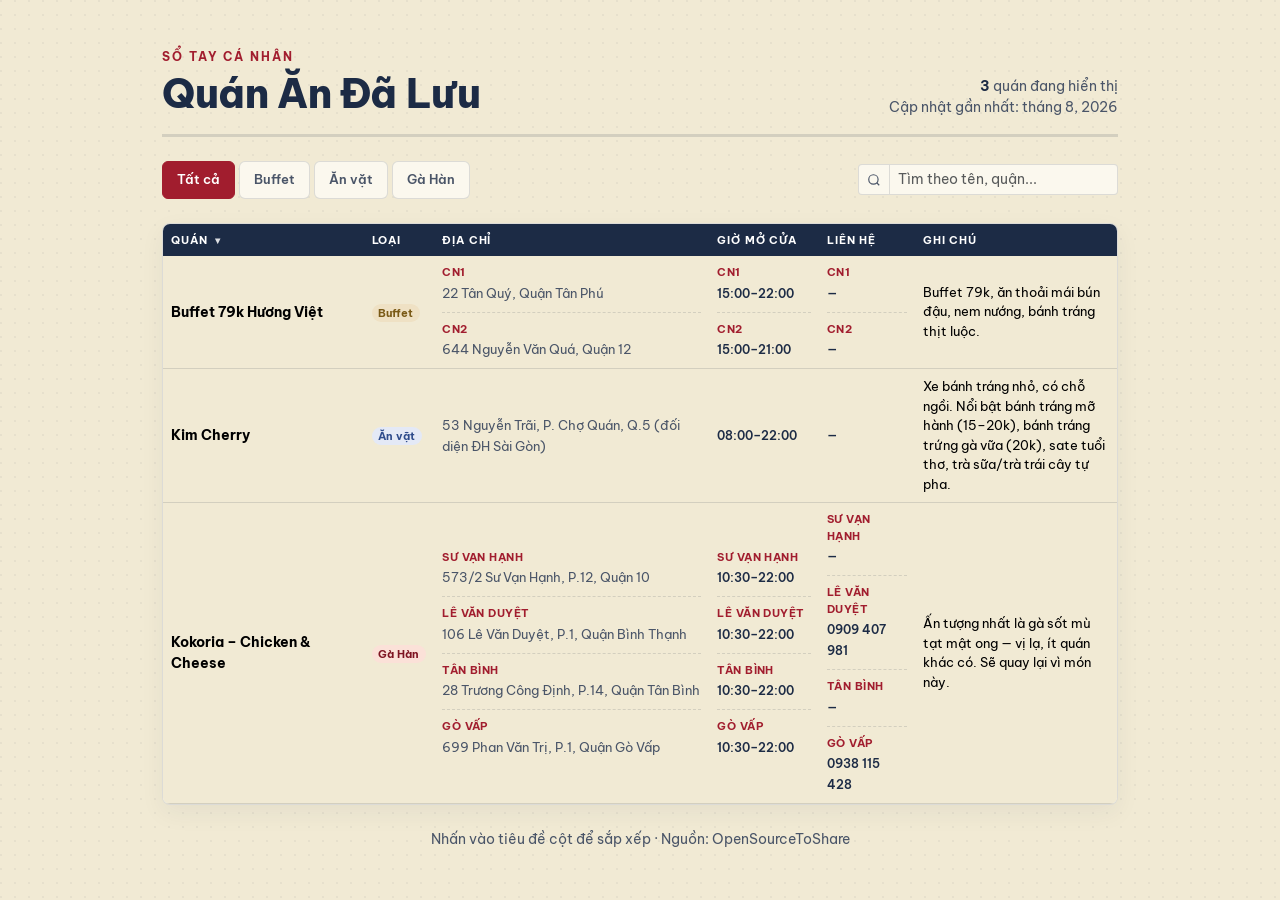
==== Cac_quan_an_da_luu/index.html @ af9ed49a "use bootstrap" ====
<!DOCTYPE html>
<html lang="vi">
<head>
<meta charset="UTF-8">
<meta name="viewport" content="width=device-width, initial-scale=1.0">
<title>Sổ Quán Ăn — Danh sách đã lưu</title>

<link rel="preconnect" href="https://fonts.googleapis.com">
<link rel="preconnect" href="https://fonts.gstatic.com" crossorigin>
<link href="https://fonts.googleapis.com/css2?family=Be+Vietnam+Pro:ital,wght@0,400;0,500;0,600;0,700;0,800;1,500&display=swap" rel="stylesheet">

<!-- Bootstrap 5 -->
<link href="https://cdn.jsdelivr.net/npm/bootstrap@5.3.3/dist/css/bootstrap.min.css" rel="stylesheet">

<!-- Giao diện riêng, nạp SAU Bootstrap để override -->
<link rel="stylesheet" href="style.css">
</head>
<body>

<div class="container wrap py-5">

  <header class="d-flex justify-content-between align-items-end flex-wrap gap-3 pb-3 mb-2 border-bottom border-3">
    <div>
      <p class="kicker mb-1">Sổ tay cá nhân</p>
      <h1 class="mb-0">Quán Ăn Đã Lưu</h1>
    </div>
    <div class="meta text-sm-end small">
      <div><strong id="count-visible">0</strong> quán đang hiển thị</div>
      <div>Cập nhật gần nhất: tháng 8, 2026</div>
    </div>
  </header>

  <div class="controls d-flex justify-content-between align-items-center flex-wrap gap-2 my-4">
    <ul class="nav nav-pills gap-1" id="tabs"></ul>

    <div class="input-group input-group-sm search-group">
      <span class="input-group-text">
        <svg width="14" height="14" viewBox="0 0 24 24" fill="none" stroke="currentColor" stroke-width="2"><circle cx="11" cy="11" r="8"/><path d="m21 21-4.3-4.3"/></svg>
      </span>
      <input id="search-input" type="text" class="form-control" placeholder="Tìm theo tên, quận...">
    </div>
  </div>

  <div class="ledger table-responsive">
    <table class="table table-hover align-middle mb-0">
      <thead>
        <tr>
          <th data-key="name" scope="col">Quán <span class="arrow">▾</span></th>
          <th data-key="category" scope="col">Loại <span class="arrow">▾</span></th>
          <th data-key="address" scope="col">Địa chỉ <span class="arrow">▾</span></th>
          <th data-key="hours" scope="col">Giờ mở cửa <span class="arrow">▾</span></th>
          <th data-key="phone" scope="col">Liên hệ <span class="arrow">▾</span></th>
          <th data-key="note" scope="col">Ghi chú</th>
        </tr>
      </thead>
      <tbody id="table-body"></tbody>
    </table>
  </div>

  <footer class="text-center small mt-4">Nhấn vào tiêu đề cột để sắp xếp · Nguồn: OpenSourceToShare</footer>

</div>

<script src="data.js"></script>
<script src="app.js"></script>
</body>
</html>
---- Cac_quan_an_da_luu/style.css ----
/* ============================================================
   Nạp SAU bootstrap.min.css trong index.html để các quy tắc
   dưới đây override lại theme mặc định (xanh dương) của Bootstrap.
   ============================================================ */

:root{
  --paper: #F1EAD4;
  --paper-card: #FBF8EE;
  --ink: #1C2B45;
  --ink-soft: #4A5568;
  --lacquer: #A11D2E;
  --lacquer-dark: #7E1522;
  --jade: #33604C;
  --line: rgba(28,43,69,0.14);

  /* Override biến theme của Bootstrap 5.3 để khớp bảng màu sổ ghi chép */
  --bs-body-font-family: 'Be Vietnam Pro', sans-serif;
  --bs-body-color: var(--ink);
  --bs-body-bg: var(--paper);
  --bs-primary: var(--lacquer);
  --bs-border-color: var(--line);
  --bs-link-color: var(--lacquer);
  --bs-link-hover-color: var(--lacquer-dark);
}

body{
  background-image:
    radial-gradient(circle at 1px 1px, rgba(28,43,69,0.05) 1px, transparent 1px);
  background-size: 14px 14px;
}

.wrap{ max-width:980px; }

/* ---------- Header ---------- */
.kicker{
  font-size:12px;
  letter-spacing:0.16em;
  text-transform:uppercase;
  color:var(--lacquer);
  font-weight:700;
}

h1{
  font-size:clamp(28px, 4vw, 40px);
  font-weight:800;
  letter-spacing:-0.01em;
}

.meta{ color:var(--ink-soft); line-height:1.5; }
.meta strong{ color:var(--ink); font-weight:700; }

/* ---------- Tabs (Bootstrap nav-pills) ---------- */
.nav-pills .nav-link{
  font-size:13px;
  font-weight:600;
  color:var(--ink-soft);
  background:var(--paper-card);
  border:1px solid var(--line);
  border-radius:6px;
  padding:8px 14px;
}
.nav-pills .nav-link:hover{ color:var(--ink); }
.nav-pills .nav-link.active{
  color:#fff;
  background:var(--lacquer);
  border-color:var(--lacquer);
}

/* ---------- Search (Bootstrap input-group) ---------- */
.search-group{ max-width:260px; }
.search-group .input-group-text{
  background:var(--paper-card);
  border-color:var(--line);
  color:var(--ink-soft);
}
.search-group .form-control{
  background:var(--paper-card);
  border-color:var(--line);
  color:var(--ink);
}
.search-group .form-control:focus{
  background:var(--paper-card);
  border-color:var(--lacquer);
  box-shadow:0 0 0 0.2rem rgba(161,29,46,0.15);
}

/* ---------- Table (ledger) ---------- */
.ledger{
  background:var(--paper-card);
  border:1px solid var(--line);
  border-radius:8px;
  box-shadow: 0 8px 24px rgba(28,43,69,0.06);
}

.table{ font-size:14px; margin-bottom:0; }

.table thead th{
  font-size:11px;
  letter-spacing:0.08em;
  text-transform:uppercase;
  font-weight:700;
  color:#fff;
  background:var(--ink);
  white-space:nowrap;
  cursor:pointer;
  user-select:none;
  border:none;
}
.table thead th:hover{ background:#26375A; }
.table thead th .arrow{
  display:inline-block;
  margin-left:4px;
  font-size:10px;
  opacity:0;
  transition:opacity .15s;
}
.table thead th.sorted .arrow{ opacity:0.85; }

.table tbody tr:hover{ background-color: rgba(161,29,46,0.045); }
.table td, .table th{ border-color: var(--line); }

.col-name{ min-width:170px; }
.name-vn{ font-weight:700; }

.branch-list{
  list-style:none;
  margin:0;
  padding:0;
  display:flex;
  flex-direction:column;
  gap:8px;
}
.branch-list li{
  padding-bottom:8px;
  border-bottom:1px dashed var(--line);
}
.branch-list li:last-child{
  padding-bottom:0;
  border-bottom:none;
}
.branch-label{
  display:block;
  font-size:11px;
  font-weight:700;
  color:var(--lacquer);
  text-transform:uppercase;
  letter-spacing:0.04em;
  margin-bottom:2px;
}
.branch-addr{ color:var(--ink-soft); font-size:13px; line-height:1.5; }
.branch-hours{
  font-variant-numeric: tabular-nums;
  font-weight:600;
  font-size:12px;
  color:var(--ink);
  margin-top:2px;
}

/* ---------- Badges (Bootstrap .badge + màu riêng theo loại quán) ---------- */
.badge-buffet{ background:#EFE1C4; color:#7A5A16; }
.badge-vat{ background:#E4E9F6; color:#2F4C8C; }
.badge-ga{ background:#FBE1D8; color:var(--lacquer-dark); }
.badge-tra{ background:#DDEFE4; color:var(--jade); }

.note{
  font-size:13px;
  color:var(--ink-soft);
  max-width:260px;
  line-height:1.5;
}

.empty-row td{
  text-align:center;
  padding:40px 14px !important;
  color:var(--ink-soft);
  font-style:italic;
}

footer{ color:var(--ink-soft); }
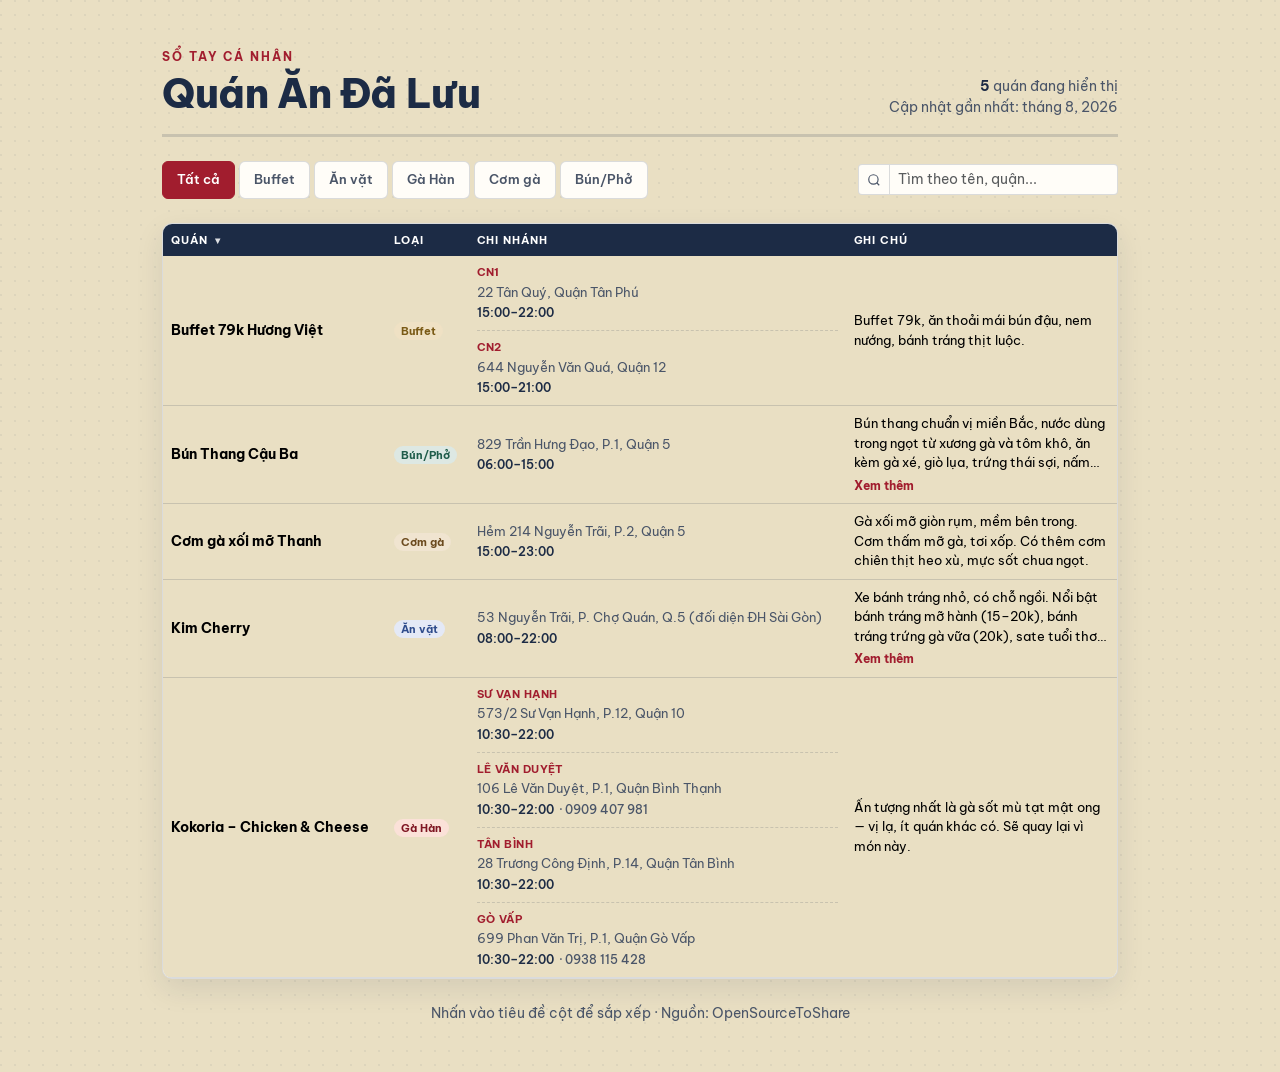
==== commit 48d395ef: "sửa theo chi nhánh" ====
--- a/Cac_quan_an_da_luu/index.html
+++ b/Cac_quan_an_da_luu/index.html
@@ -47,9 +47,7 @@
         <tr>
           <th data-key="name" scope="col">Quán <span class="arrow">▾</span></th>
           <th data-key="category" scope="col">Loại <span class="arrow">▾</span></th>
-          <th data-key="address" scope="col">Địa chỉ <span class="arrow">▾</span></th>
-          <th data-key="hours" scope="col">Giờ mở cửa <span class="arrow">▾</span></th>
-          <th data-key="phone" scope="col">Liên hệ <span class="arrow">▾</span></th>
+          <th data-key="address" scope="col">Chi nhánh <span class="arrow">▾</span></th>
           <th data-key="note" scope="col">Ghi chú</th>
         </tr>
       </thead>
--- a/Cac_quan_an_da_luu/style.css
+++ b/Cac_quan_an_da_luu/style.css
@@ -4,14 +4,14 @@
    ============================================================ */
 
 :root{
-  --paper: #F1EAD4;
-  --paper-card: #FBF8EE;
+  --paper: #E9DFC3;       /* nền trang — đậm hơn 1 chút để tách với thẻ */
+  --paper-card: #FFFDF8;  /* nền bảng/thẻ — gần trắng để nổi bật */
   --ink: #1C2B45;
   --ink-soft: #4A5568;
   --lacquer: #A11D2E;
   --lacquer-dark: #7E1522;
   --jade: #33604C;
-  --line: rgba(28,43,69,0.14);
+  --line: rgba(28,43,69,0.16);
 
   /* Override biến theme của Bootstrap 5.3 để khớp bảng màu sổ ghi chép */
   --bs-body-font-family: 'Be Vietnam Pro', sans-serif;
@@ -25,7 +25,7 @@
 
 body{
   background-image:
-    radial-gradient(circle at 1px 1px, rgba(28,43,69,0.05) 1px, transparent 1px);
+    radial-gradient(circle at 1px 1px, rgba(28,43,69,0.06) 1px, transparent 1px);
   background-size: 14px 14px;
 }
 
@@ -88,8 +88,8 @@
 .ledger{
   background:var(--paper-card);
   border:1px solid var(--line);
-  border-radius:8px;
-  box-shadow: 0 8px 24px rgba(28,43,69,0.06);
+  border-radius:10px;
+  box-shadow: 0 10px 28px rgba(28,43,69,0.10);
 }
 
 .table{ font-size:14px; margin-bottom:0; }
@@ -123,18 +123,15 @@
 .name-vn{ font-weight:700; }
 
 .branch-list{
-  list-style:none;
-  margin:0;
-  padding:0;
   display:flex;
   flex-direction:column;
   gap:8px;
 }
-.branch-list li{
+.branch-block{
   padding-bottom:8px;
   border-bottom:1px dashed var(--line);
 }
-.branch-list li:last-child{
+.branch-block:last-child{
   padding-bottom:0;
   border-bottom:none;
 }
@@ -148,26 +145,55 @@
   margin-bottom:2px;
 }
 .branch-addr{ color:var(--ink-soft); font-size:13px; line-height:1.5; }
-.branch-hours{
+.branch-meta{
   font-variant-numeric: tabular-nums;
   font-weight:600;
   font-size:12px;
   color:var(--ink);
   margin-top:2px;
 }
+.branch-phone{ font-weight:500; color:var(--ink-soft); margin-left:2px; }
 
 /* ---------- Badges (Bootstrap .badge + màu riêng theo loại quán) ---------- */
 .badge-buffet{ background:#EFE1C4; color:#7A5A16; }
 .badge-vat{ background:#E4E9F6; color:#2F4C8C; }
 .badge-ga{ background:#FBE1D8; color:var(--lacquer-dark); }
 .badge-tra{ background:#DDEFE4; color:var(--jade); }
-
+.badge-com{ background:#F0E4D0; color:#6B4A1E; }
+.badge-bun{ background:#DDE8E3; color:#1F5C4A; }
+
+/* ---------- Ghi chú: giới hạn 3 dòng, có nút "Xem thêm" ---------- */
 .note{
   font-size:13px;
   color:var(--ink-soft);
   max-width:260px;
   line-height:1.5;
 }
+.note-text{
+  display:-webkit-box;
+  -webkit-line-clamp:3;
+  line-clamp:3;
+  -webkit-box-orient:vertical;
+  overflow:hidden;
+}
+.note-text.expanded{
+  -webkit-line-clamp:unset;
+  line-clamp:unset;
+  overflow:visible;
+}
+.note-toggle{
+  display:inline-block;
+  border:none;
+  background:none;
+  padding:0;
+  margin-top:4px;
+  font-size:12px;
+  font-weight:700;
+  color:var(--lacquer);
+  cursor:pointer;
+}
+.note-toggle:hover{ text-decoration:underline; }
+.note-toggle.d-none{ display:none; }
 
 .empty-row td{
   text-align:center;
@@ -176,4 +202,63 @@
   font-style:italic;
 }
 
-footer{ color:var(--ink-soft); }+footer{ color:var(--ink-soft); }
+
+/* ============================================================
+   MOBILE: bảng chuyển thành các "thẻ" xếp chồng thay vì cuộn ngang
+   ============================================================ */
+@media (max-width: 700px){
+  .ledger table thead{ display:none; }
+
+  /* Bỏ khung/viền của .ledger gốc — mỗi hàng giờ tự là 1 thẻ riêng,
+     nếu giữ khung ngoài sẽ bị lồng "thẻ trong thẻ" */
+  .ledger{
+    background:transparent;
+    border:none;
+    border-radius:0;
+    box-shadow:none;
+  }
+
+  .ledger table,
+  .ledger tbody,
+  .ledger tr,
+  .ledger td{
+    display:block;
+    width:100%;
+  }
+
+  .ledger tbody tr{
+    background:var(--paper-card);
+    border:1px solid var(--line);
+    border-radius:10px;
+    margin:0 0 12px;
+    padding:12px 14px;
+    box-shadow:0 2px 8px rgba(28,43,69,0.06);
+  }
+  .ledger tbody tr:hover{ background-color:var(--paper-card); }
+
+  .ledger td{
+    border:none !important;
+    padding:6px 0;
+  }
+
+  /* Tên quán + loại quán gộp làm "tiêu đề thẻ", gọn hơn */
+  .col-name{ min-width:0; padding-bottom:2px !important; }
+  .col-name .name-vn{ font-size:15px; }
+
+  .ledger td:nth-child(2){ padding-top:0; padding-bottom:8px !important; }
+
+  /* Nhãn nhỏ phía trên cột Chi nhánh / Ghi chú */
+  .ledger td[data-label]::before{
+    content: attr(data-label);
+    display:block;
+    font-size:10px;
+    font-weight:700;
+    text-transform:uppercase;
+    letter-spacing:0.06em;
+    color:var(--lacquer);
+    margin-bottom:6px;
+  }
+
+  .note{ max-width:none; }
+}
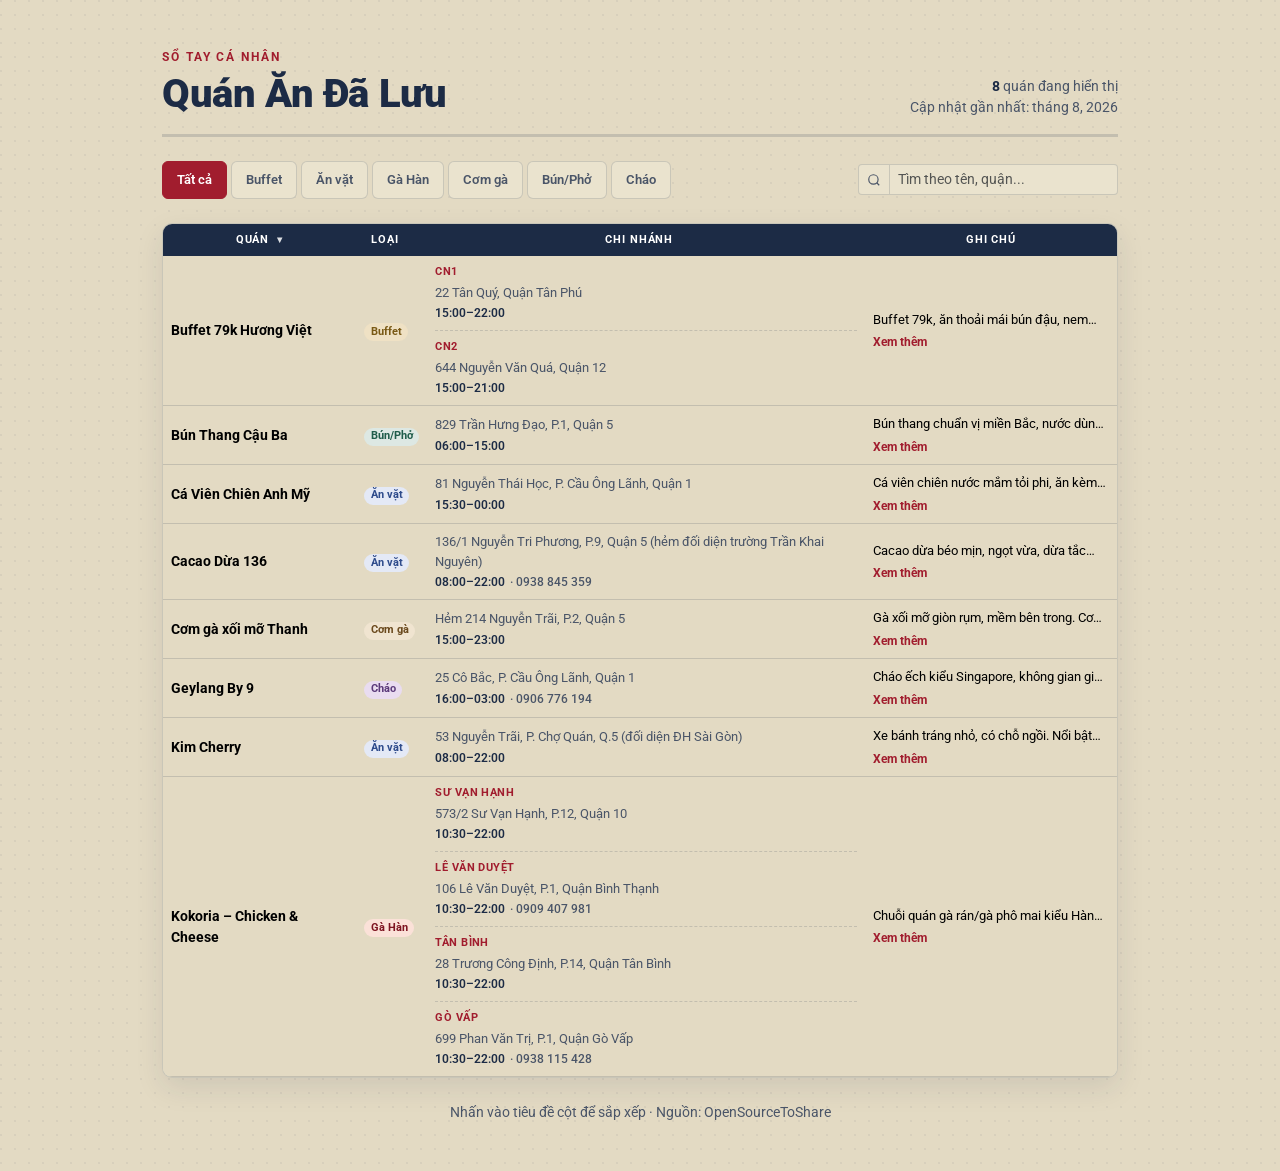
==== commit 687dab9a: "font thay đổi sang roboto" ====
--- a/Cac_quan_an_da_luu/index.html
+++ b/Cac_quan_an_da_luu/index.html
@@ -7,7 +7,7 @@
 
 <link rel="preconnect" href="https://fonts.googleapis.com">
 <link rel="preconnect" href="https://fonts.gstatic.com" crossorigin>
-<link href="https://fonts.googleapis.com/css2?family=Be+Vietnam+Pro:ital,wght@0,400;0,500;0,600;0,700;0,800;1,500&display=swap" rel="stylesheet">
+<link href="https://fonts.googleapis.com/css2?family=Roboto:ital,wght@0,400;0,500;0,700;0,900;1,500&display=swap" rel="stylesheet">
 
 <!-- Bootstrap 5 -->
 <link href="https://cdn.jsdelivr.net/npm/bootstrap@5.3.3/dist/css/bootstrap.min.css" rel="stylesheet">
--- a/Cac_quan_an_da_luu/style.css
+++ b/Cac_quan_an_da_luu/style.css
@@ -4,8 +4,8 @@
    ============================================================ */
 
 :root{
-  --paper: #E9DFC3;       /* nền trang — đậm hơn 1 chút để tách với thẻ */
-  --paper-card: #FFFDF8;  /* nền bảng/thẻ — gần trắng để nổi bật */
+  --paper: #E3DAC3;       /* nền trang */
+  --paper-card: #EAE3CE;  /* nền thẻ — vàng dịu, gần màu nền, chỉ hơi nhạt hơn */
   --ink: #1C2B45;
   --ink-soft: #4A5568;
   --lacquer: #A11D2E;
@@ -14,7 +14,7 @@
   --line: rgba(28,43,69,0.16);
 
   /* Override biến theme của Bootstrap 5.3 để khớp bảng màu sổ ghi chép */
-  --bs-body-font-family: 'Be Vietnam Pro', sans-serif;
+  --bs-body-font-family: 'Roboto', sans-serif;;
   --bs-body-color: var(--ink);
   --bs-body-bg: var(--paper);
   --bs-primary: var(--lacquer);
@@ -42,7 +42,7 @@
 
 h1{
   font-size:clamp(28px, 4vw, 40px);
-  font-weight:800;
+  font-weight:900;
   letter-spacing:-0.01em;
 }
 
@@ -105,6 +105,7 @@
   cursor:pointer;
   user-select:none;
   border:none;
+  text-align:center;
 }
 .table thead th:hover{ background:#26375A; }
 .table thead th .arrow{
@@ -161,6 +162,7 @@
 .badge-tra{ background:#DDEFE4; color:var(--jade); }
 .badge-com{ background:#F0E4D0; color:#6B4A1E; }
 .badge-bun{ background:#DDE8E3; color:#1F5C4A; }
+.badge-chao{ background:#E9DCF0; color:#5B3A7A; }
 
 /* ---------- Ghi chú: giới hạn 3 dòng, có nút "Xem thêm" ---------- */
 .note{
@@ -171,8 +173,8 @@
 }
 .note-text{
   display:-webkit-box;
-  -webkit-line-clamp:3;
-  line-clamp:3;
+  -webkit-line-clamp:1;
+  line-clamp:1;
   -webkit-box-orient:vertical;
   overflow:hidden;
 }
@@ -210,13 +212,14 @@
 @media (max-width: 700px){
   .ledger table thead{ display:none; }
 
-  /* Bỏ khung/viền của .ledger gốc — mỗi hàng giờ tự là 1 thẻ riêng,
-     nếu giữ khung ngoài sẽ bị lồng "thẻ trong thẻ" */
+  /* Khung ngoài bao quanh cả danh sách — viền đậm & rõ để phân tách
+     với nền trang, khác với viền mảnh của từng thẻ quán bên trong */
   .ledger{
-    background:transparent;
-    border:none;
-    border-radius:0;
+    background:var(--paper);
+    border:2.5px solid var(--ink);
+    border-radius:14px;
     box-shadow:none;
+    padding:14px;
   }
 
   .ledger table,
@@ -229,17 +232,20 @@
 
   .ledger tbody tr{
     background:var(--paper-card);
-    border:1px solid var(--line);
+    border:1px solid rgba(28,43,69,0.22);
     border-radius:10px;
     margin:0 0 12px;
-    padding:12px 14px;
+    padding:16px 18px;
     box-shadow:0 2px 8px rgba(28,43,69,0.06);
   }
   .ledger tbody tr:hover{ background-color:var(--paper-card); }
 
+  /* Bootstrap tô nền riêng cho từng ô (--bs-table-bg), làm lộ màu nền
+     trang phía sau; ép lại nền ô trùng màu thẻ để không bị "thủng" */
   .ledger td{
+    background-color:var(--paper-card) !important;
     border:none !important;
-    padding:6px 0;
+    padding:8px 0;
   }
 
   /* Tên quán + loại quán gộp làm "tiêu đề thẻ", gọn hơn */
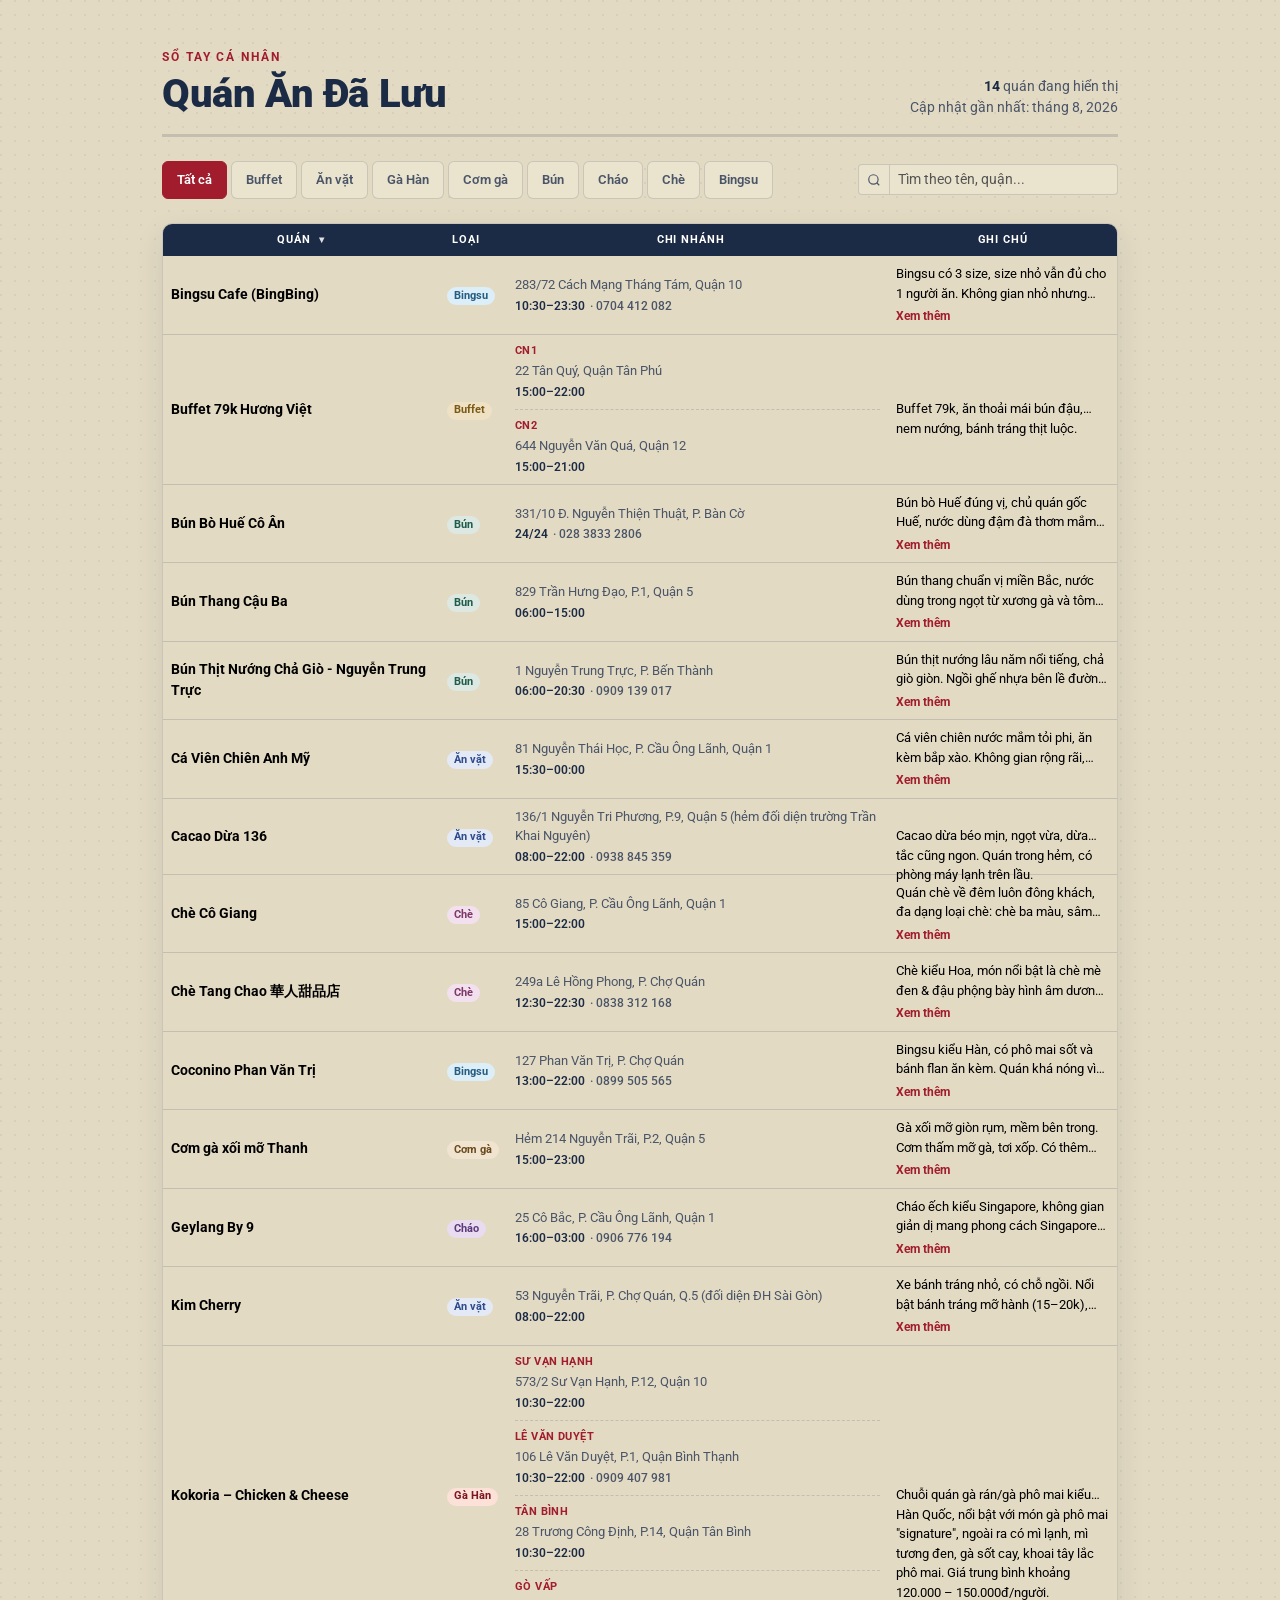
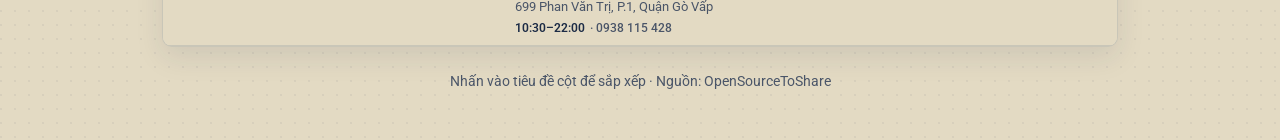
==== commit bf55fa8d: "favicon" ====
--- a/Cac_quan_an_da_luu/index.html
+++ b/Cac_quan_an_da_luu/index.html
@@ -4,6 +4,8 @@
 <meta charset="UTF-8">
 <meta name="viewport" content="width=device-width, initial-scale=1.0">
 <title>Sổ Quán Ăn — Danh sách đã lưu</title>
+
+<link rel="icon" type="image/png" href="dish.png">
 
 <link rel="preconnect" href="https://fonts.googleapis.com">
 <link rel="preconnect" href="https://fonts.gstatic.com" crossorigin>
--- a/Cac_quan_an_da_luu/style.css
+++ b/Cac_quan_an_da_luu/style.css
@@ -163,6 +163,9 @@
 .badge-com{ background:#F0E4D0; color:#6B4A1E; }
 .badge-bun{ background:#DDE8E3; color:#1F5C4A; }
 .badge-chao{ background:#E9DCF0; color:#5B3A7A; }
+.badge-che{ background:#F3E0EE; color:#7D3868; }
+.badge-pho{ background:#D7EEF0; color:#1D6E77; }
+.badge-bingsu{ background:#DCEEF7; color:#265D82; }
 
 /* ---------- Ghi chú: giới hạn 3 dòng, có nút "Xem thêm" ---------- */
 .note{
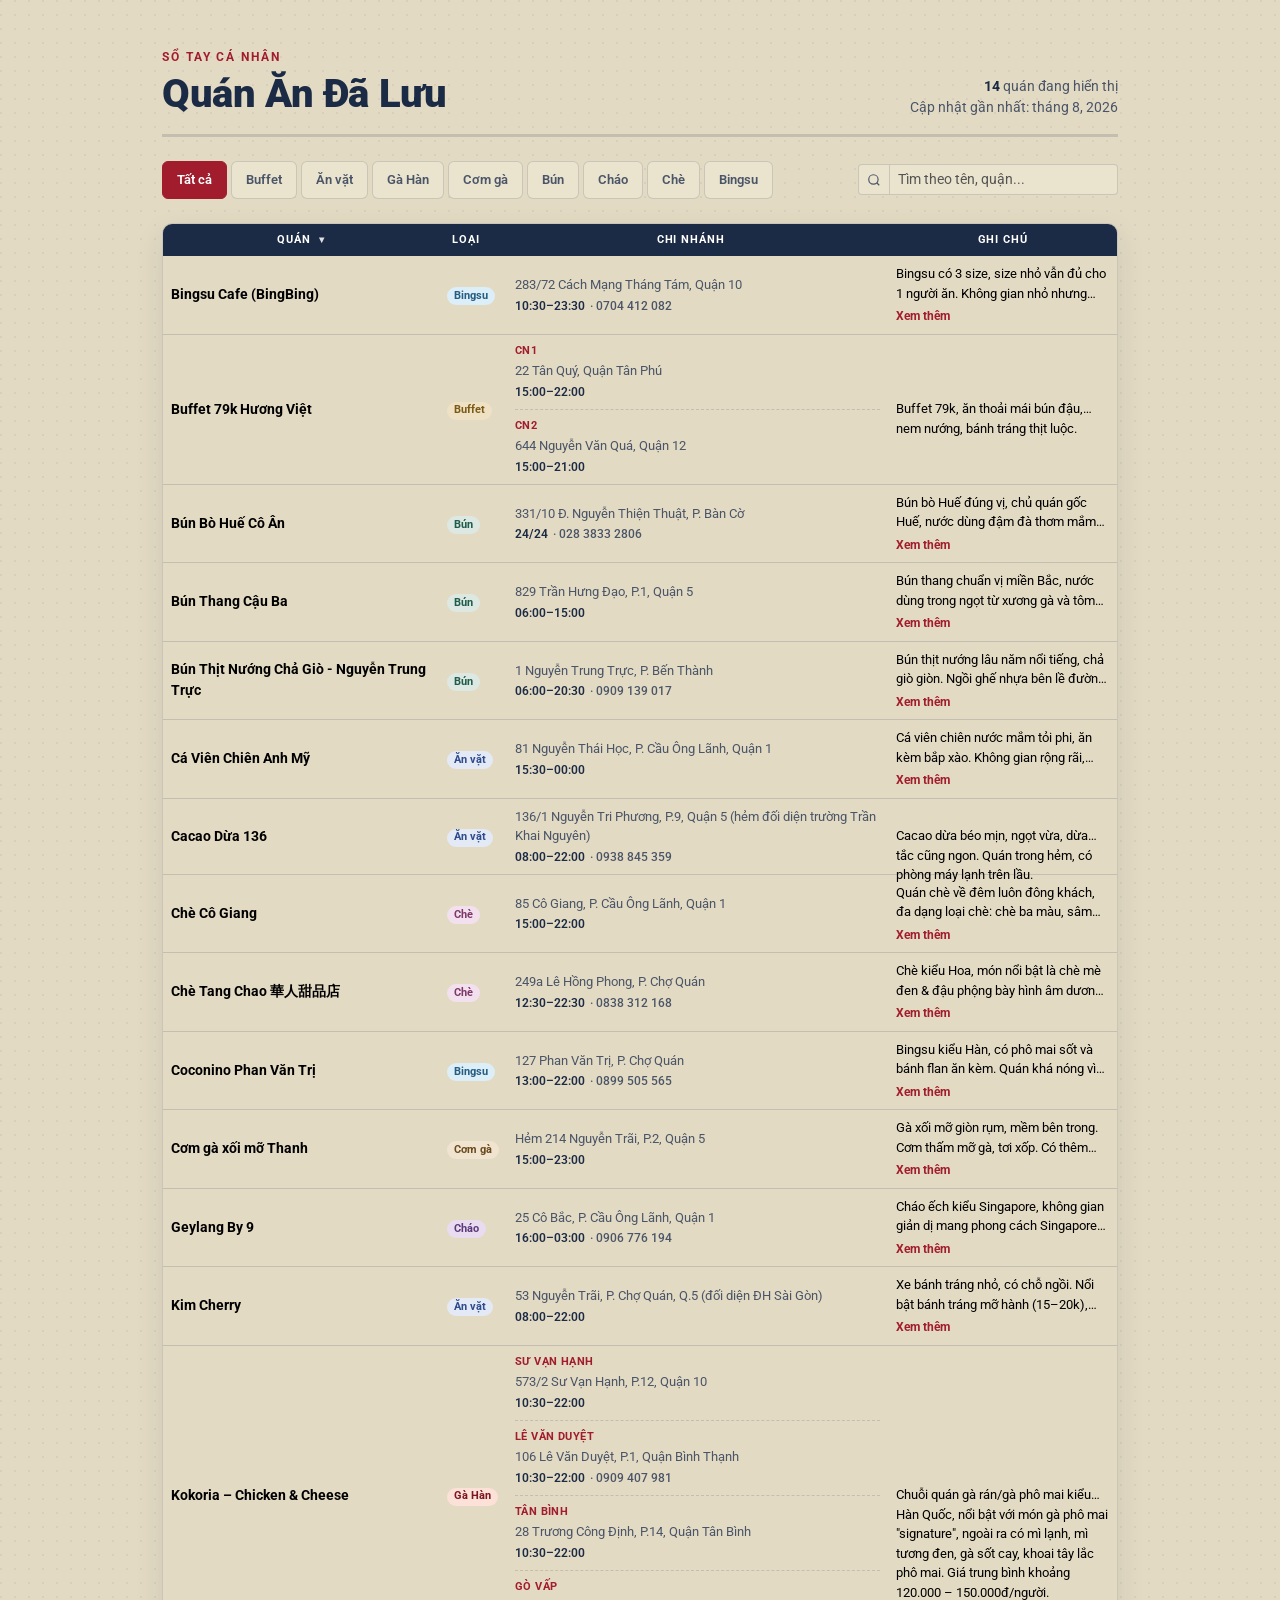
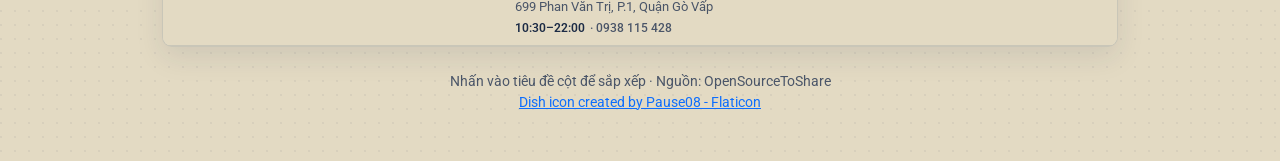
==== commit d155ca61: "nguồn favicon" ====
--- a/Cac_quan_an_da_luu/index.html
+++ b/Cac_quan_an_da_luu/index.html
@@ -6,6 +6,7 @@
 <title>Sổ Quán Ăn — Danh sách đã lưu</title>
 
 <link rel="icon" type="image/png" href="dish.png">
+<link rel="apple-touch-icon" href="dish.png">
 
 <link rel="preconnect" href="https://fonts.googleapis.com">
 <link rel="preconnect" href="https://fonts.gstatic.com" crossorigin>
@@ -57,7 +58,11 @@
     </table>
   </div>
 
-  <footer class="text-center small mt-4">Nhấn vào tiêu đề cột để sắp xếp · Nguồn: OpenSourceToShare</footer>
+  <footer class="text-center small mt-4">
+    Nhấn vào tiêu đề cột để sắp xếp · Nguồn: OpenSourceToShare
+    <br>
+    <a href="https://www.flaticon.com/free-icon/dish_857718" title="dish icon" target="_blank" rel="noopener">Dish icon created by Pause08 - Flaticon</a>
+  </footer>
 
 </div>
 
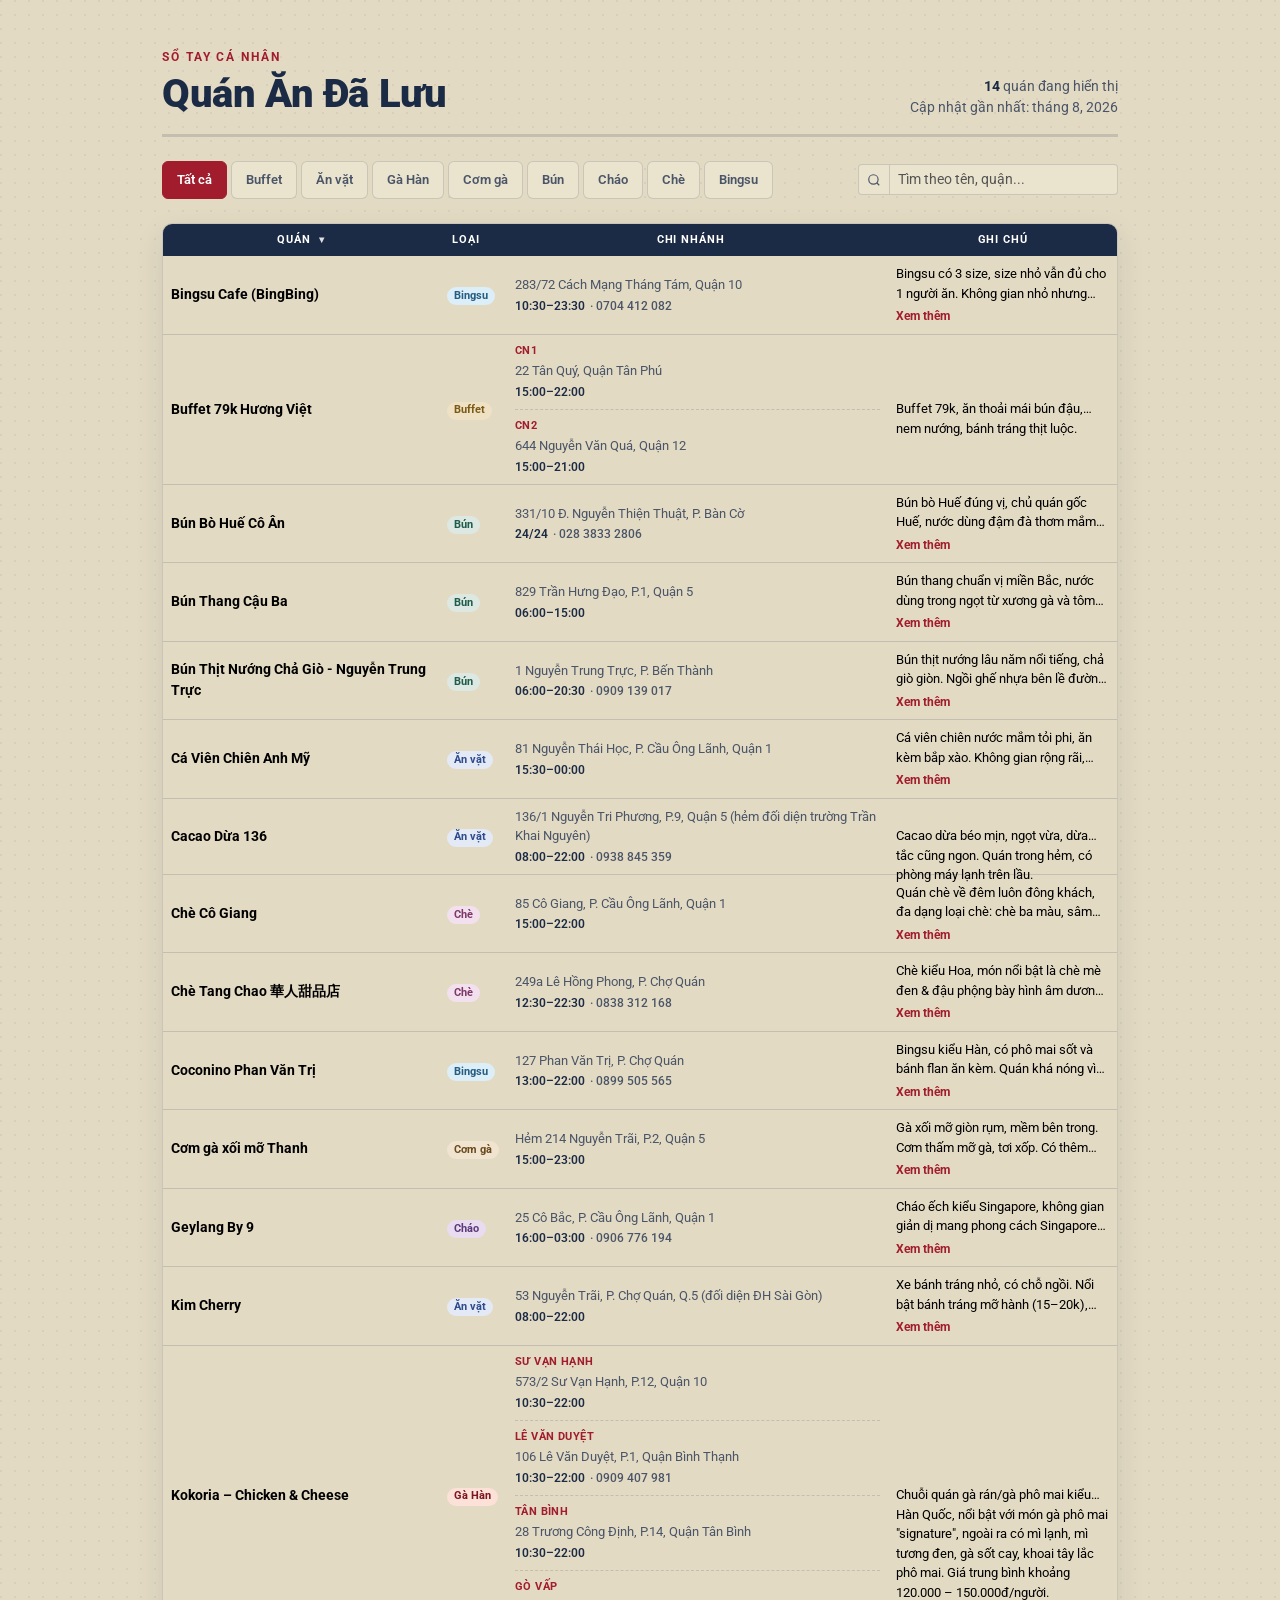
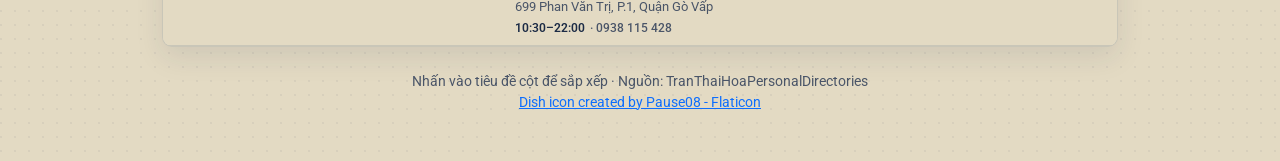
==== commit 60e0883e: "sửa footnote" ====
--- a/Cac_quan_an_da_luu/index.html
+++ b/Cac_quan_an_da_luu/index.html
@@ -59,7 +59,7 @@
   </div>
 
   <footer class="text-center small mt-4">
-    Nhấn vào tiêu đề cột để sắp xếp · Nguồn: OpenSourceToShare
+    Nhấn vào tiêu đề cột để sắp xếp · Nguồn: TranThaiHoaPersonalDirectories
     <br>
     <a href="https://www.flaticon.com/free-icon/dish_857718" title="dish icon" target="_blank" rel="noopener">Dish icon created by Pause08 - Flaticon</a>
   </footer>
